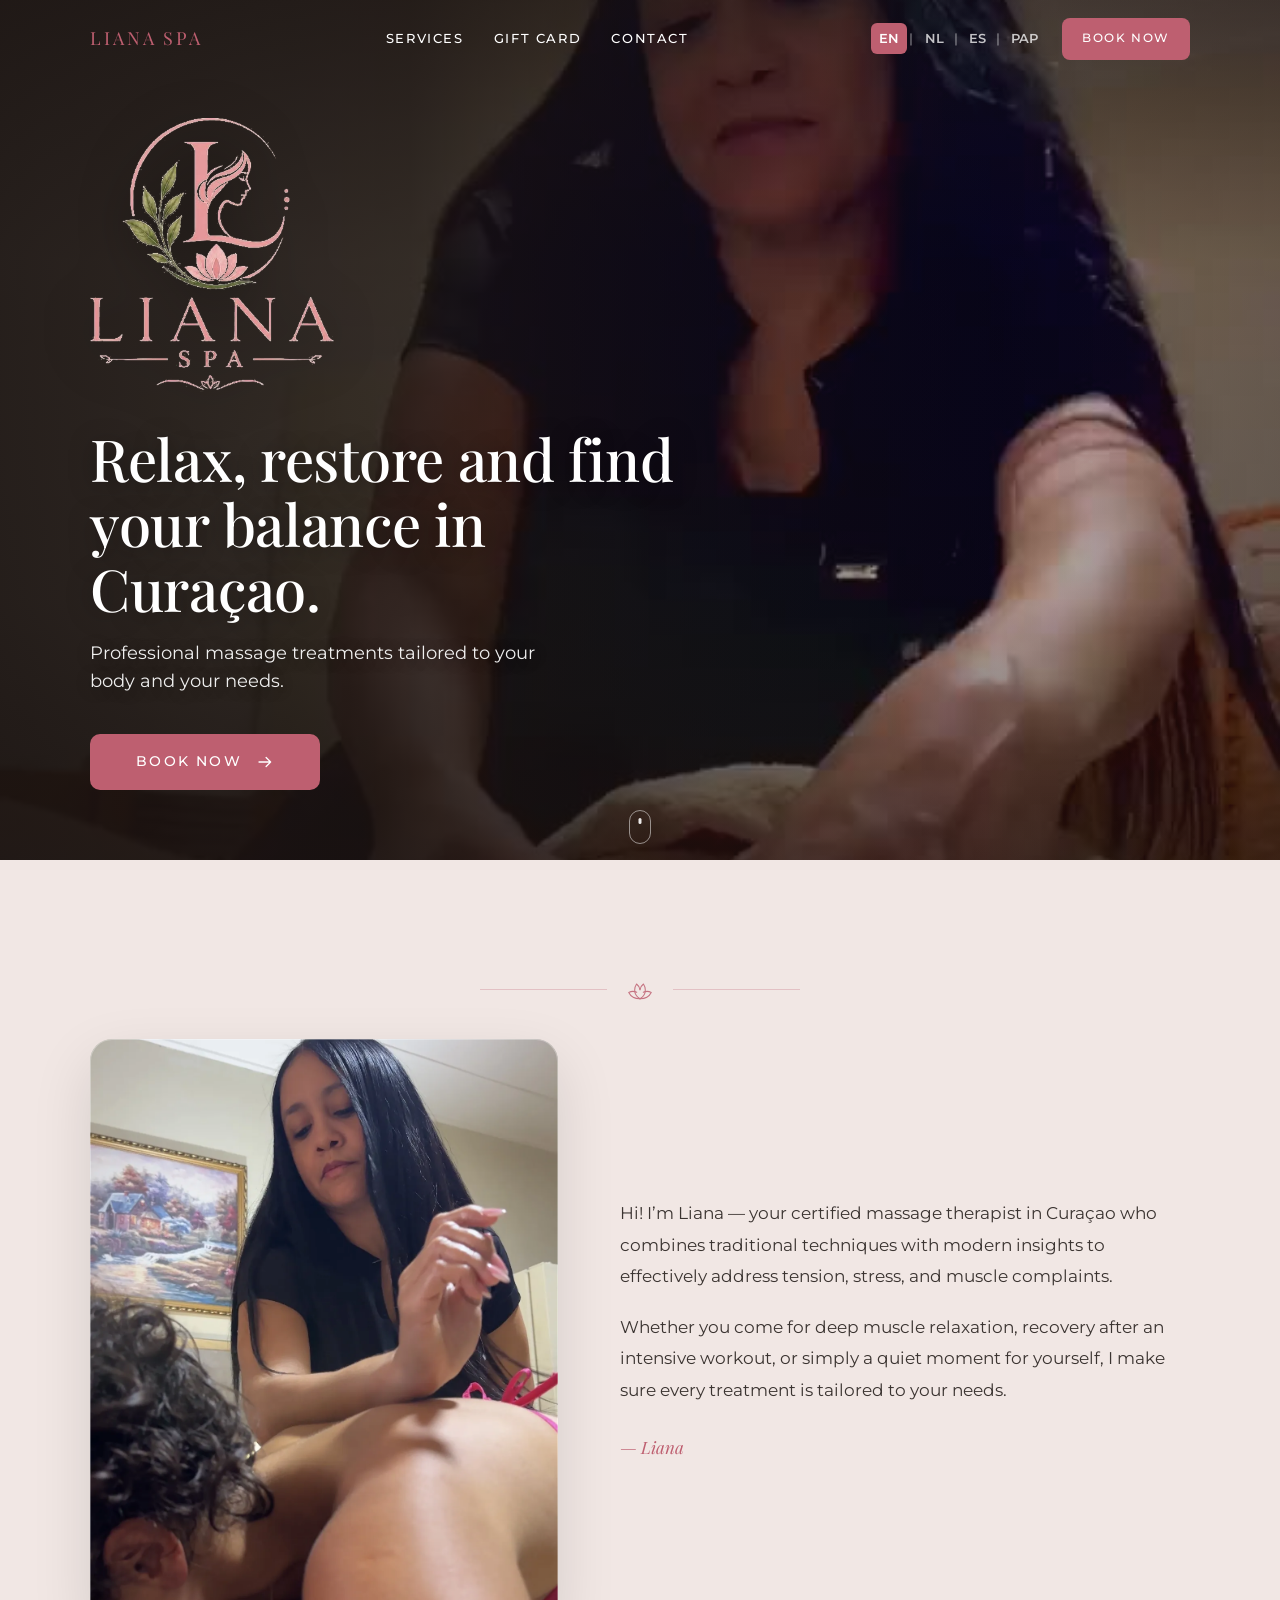
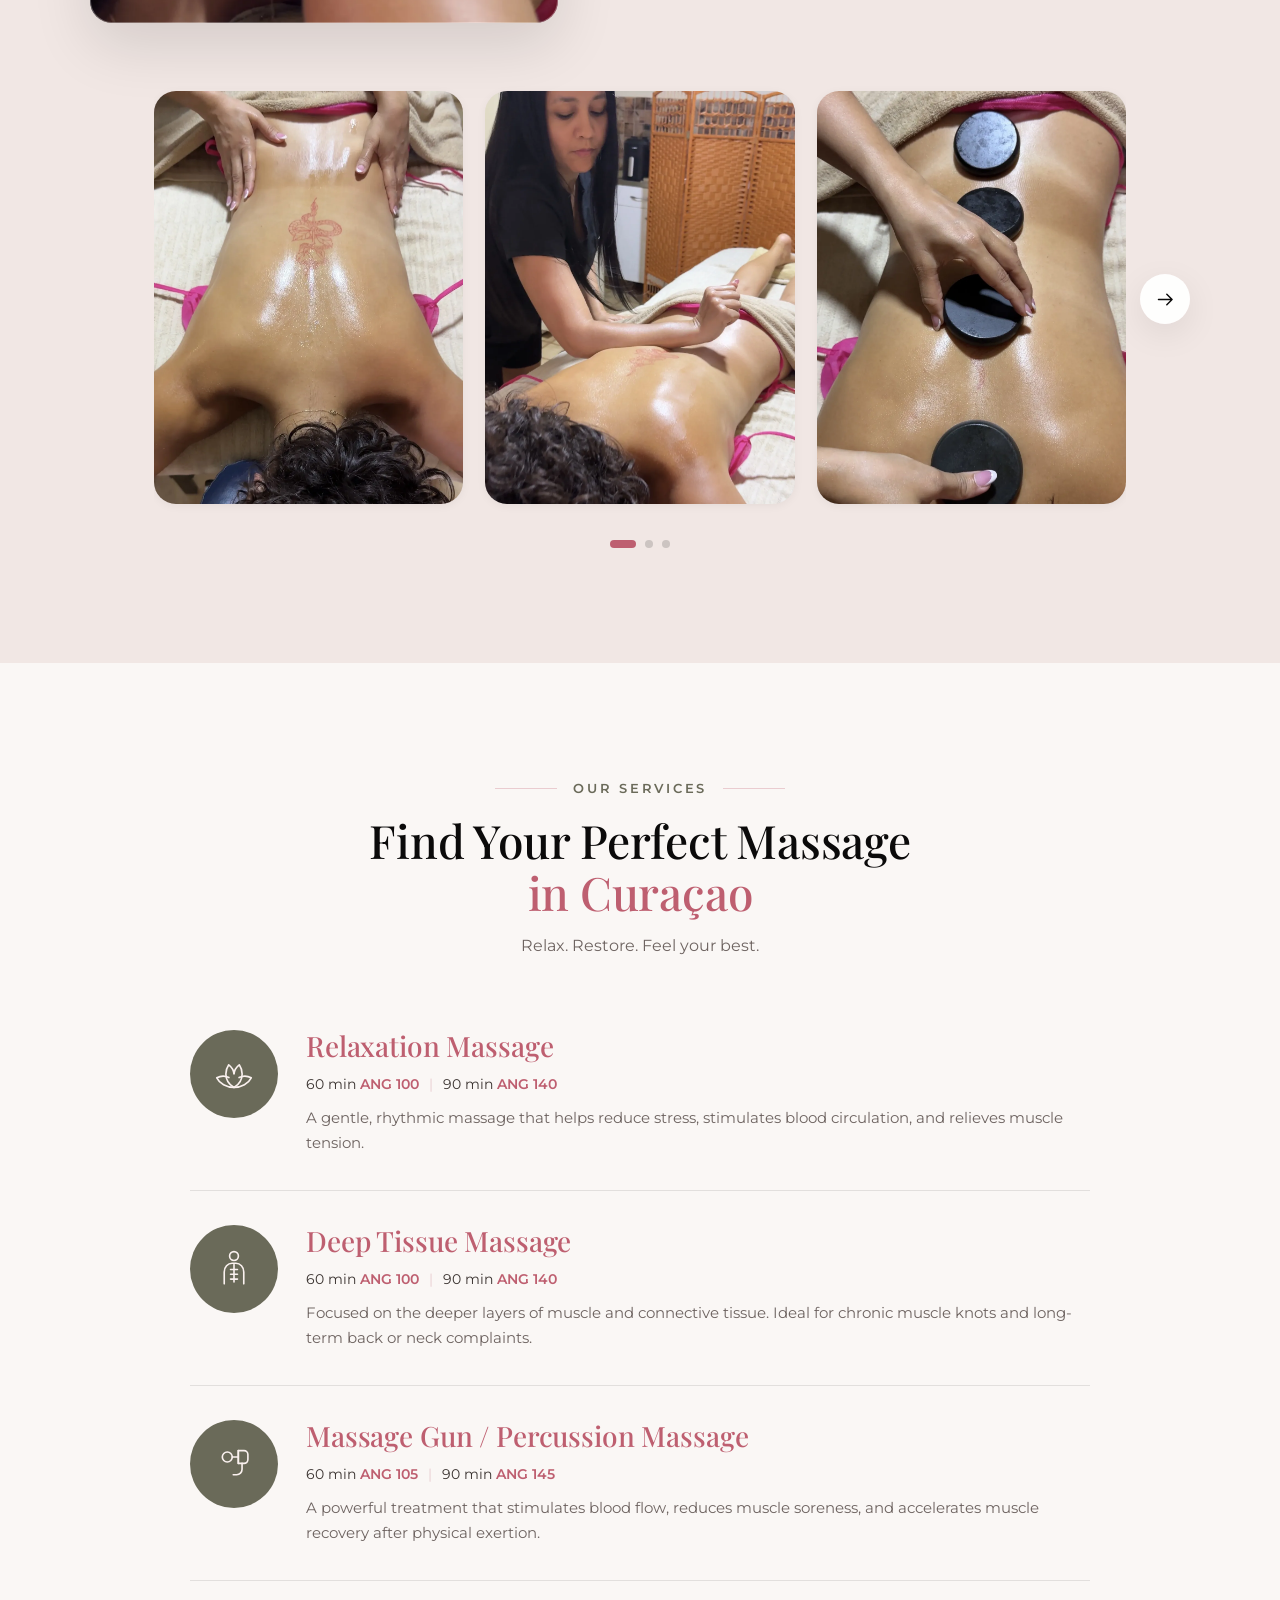
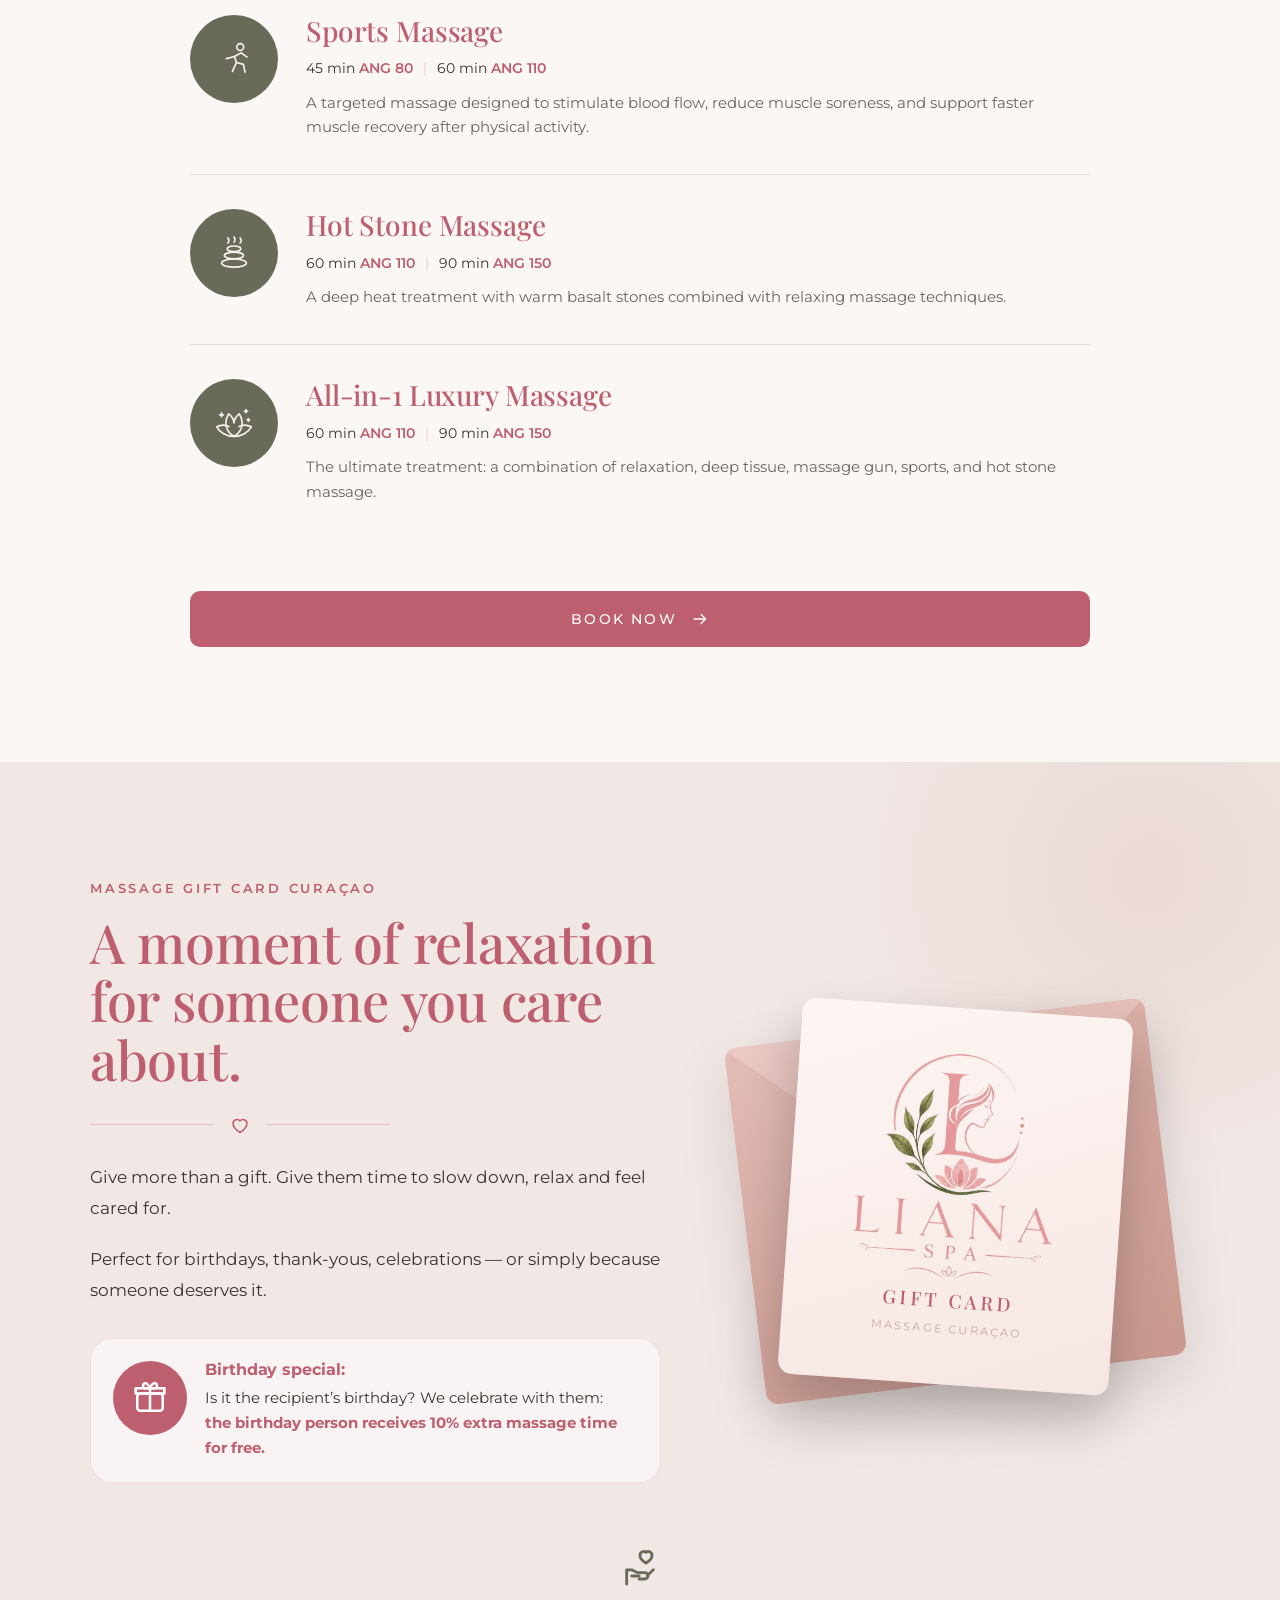
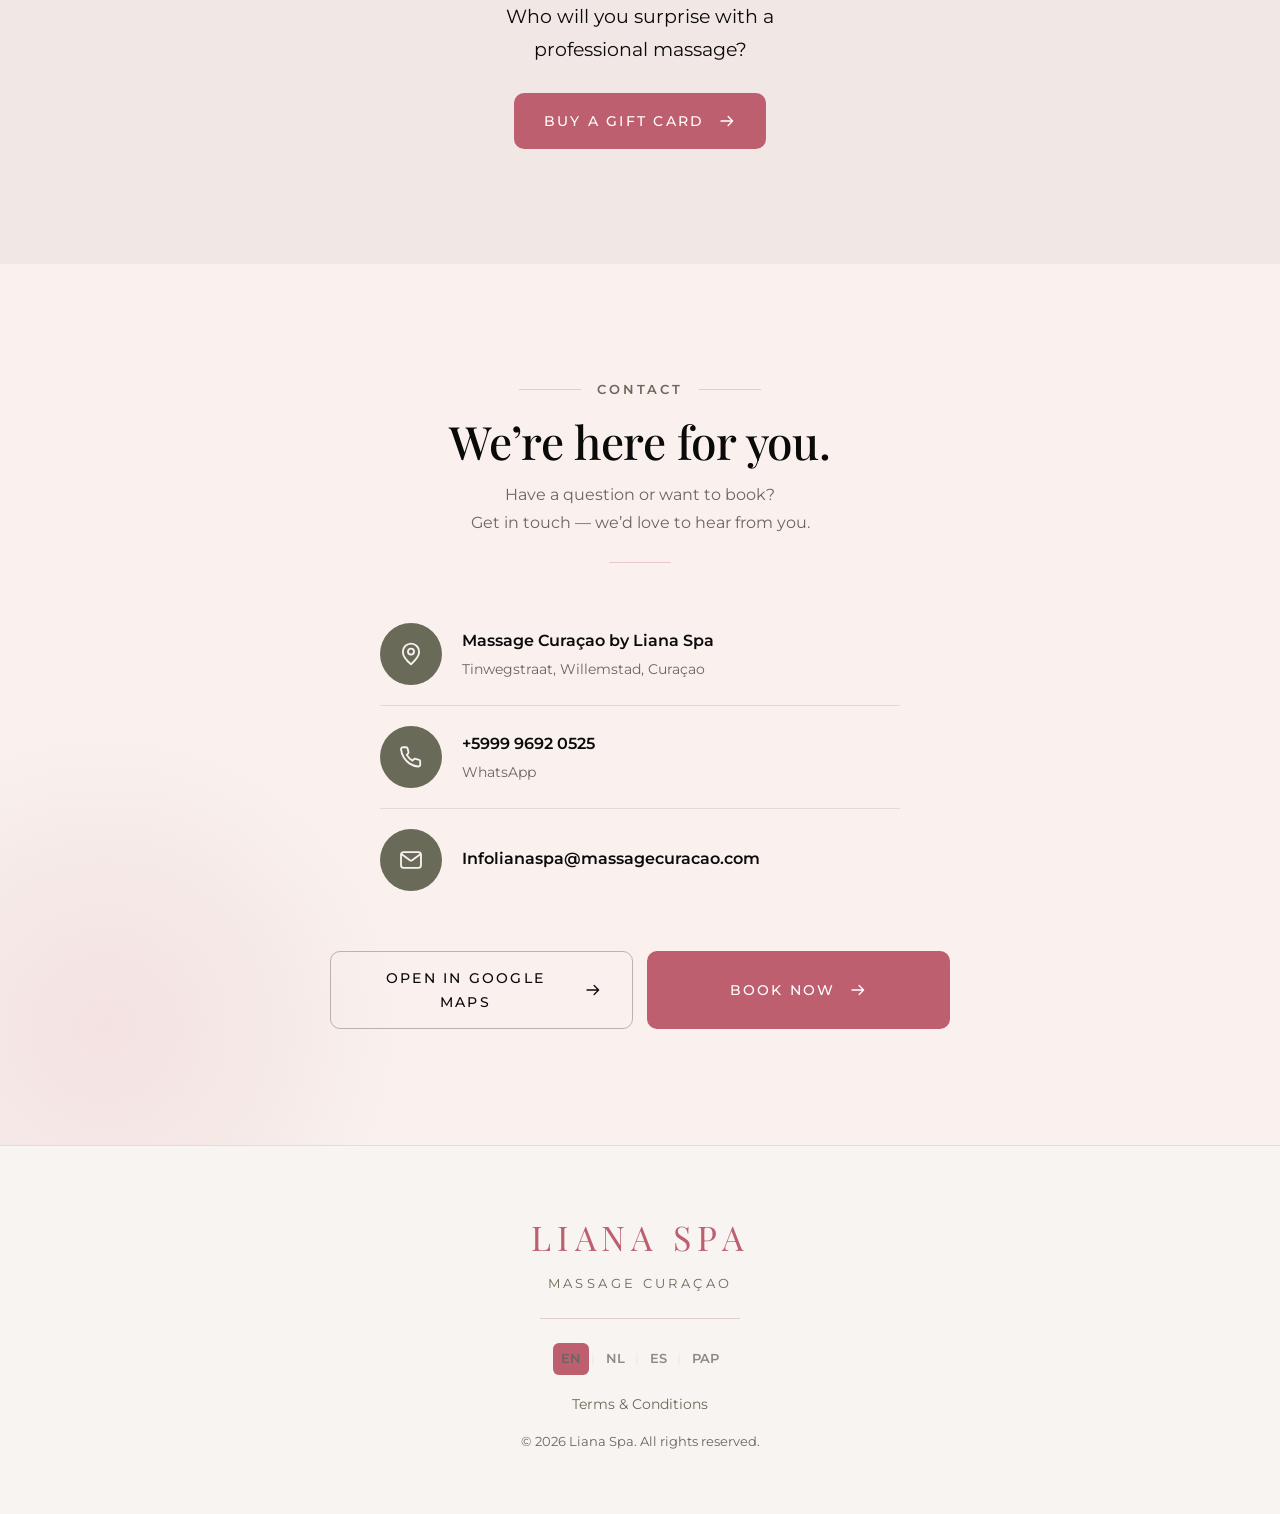
==== index.html @ 6ad1d8ec "Initial commit: Liana Spa — Massage Curaçao Static multilingual site for a massage studio in Willems" ====
<!DOCTYPE html>
<html lang="en">
<head>
<meta charset="utf-8">
<meta name="viewport" content="width=device-width, initial-scale=1">
<title data-i18n="meta.title">Liana Spa — Professional Massage in Curaçao</title>
<meta name="description" data-i18n="meta.desc" content="Relax, restore and find your balance in Curaçao. Professional massage treatments tailored to your body and your needs.">
<meta name="theme-color" content="#F7F4F2">

<meta property="og:type" content="website">
<meta property="og:title" content="Liana Spa — Professional Massage in Curaçao">
<meta property="og:description" content="Relax, restore and find your balance in Curaçao.">
<meta property="og:image" content="assets/img/hero-poster.jpg">

<link rel="icon" href="assets/img/favicon.png" type="image/png">
<link rel="apple-touch-icon" href="assets/img/icon-180.png">

<link rel="preconnect" href="https://fonts.googleapis.com">
<link rel="preconnect" href="https://fonts.gstatic.com" crossorigin>
<link href="https://fonts.googleapis.com/css2?family=Montserrat:wght@300;400;500;600;700&family=Playfair+Display:ital,wght@0,400;0,500;0,600;1,400&display=swap" rel="stylesheet">
<link rel="stylesheet" href="css/styles.css">

<script type="application/ld+json">
{
  "@context": "https://schema.org",
  "@type": "HealthAndBeautyBusiness",
  "name": "Liana Spa — Massage Curaçao",
  "image": "assets/img/hero-poster.jpg",
  "description": "Professional massage treatments in Willemstad, Curaçao: relaxation, deep tissue, percussion, sports, hot stone and all-in-1 luxury massage.",
  "address": {
    "@type": "PostalAddress",
    "streetAddress": "Tinwegstraat",
    "addressLocality": "Willemstad",
    "addressCountry": "CW"
  },
  "telephone": "+59996920525",
  "email": "Infolianaspa@massagecuracao.com",
  "priceRange": "ANG 80 – ANG 150",
  "currenciesAccepted": "ANG",
  "paymentAccepted": "Cash",
  "hasOfferCatalog": {
    "@type": "OfferCatalog",
    "name": "Massage treatments",
    "itemListElement": [
      { "@type": "Offer", "priceCurrency": "ANG", "price": "100", "itemOffered": { "@type": "Service", "name": "Relaxation Massage (60 min)" } },
      { "@type": "Offer", "priceCurrency": "ANG", "price": "100", "itemOffered": { "@type": "Service", "name": "Deep Tissue Massage (60 min)" } },
      { "@type": "Offer", "priceCurrency": "ANG", "price": "105", "itemOffered": { "@type": "Service", "name": "Massage Gun / Percussion Massage (60 min)" } },
      { "@type": "Offer", "priceCurrency": "ANG", "price": "80",  "itemOffered": { "@type": "Service", "name": "Sports Massage (45 min)" } },
      { "@type": "Offer", "priceCurrency": "ANG", "price": "110", "itemOffered": { "@type": "Service", "name": "Hot Stone Massage (60 min)" } },
      { "@type": "Offer", "priceCurrency": "ANG", "price": "110", "itemOffered": { "@type": "Service", "name": "All-in-1 Luxury Massage (60 min)" } }
    ]
  }
}
</script>
</head>

<body>
<a class="skip-link" href="#main" data-i18n="nav.home">Home</a>

<!-- ======================================================== Header -->
<header class="header">
  <div class="header__inner">
    <a class="header__brand" href="#top">
      <span>LIANA SPA</span>
    </a>

    <nav class="header__nav" aria-label="Main">
      <a href="#services" data-i18n="nav.services">Services</a>
      <a href="#gift"     data-i18n="nav.gift">Gift Card</a>
      <a href="#contact"  data-i18n="nav.contact">Contact</a>
    </nav>

    <div class="header__actions">
      <div data-lang-switcher></div>
      <a class="btn btn--sm" href="book.html"><span data-i18n="nav.book">Book now</span></a>
      <button class="burger" type="button" aria-expanded="false" aria-controls="drawer" aria-label="Menu"><span></span></button>
    </div>
  </div>
</header>

<nav class="drawer" id="drawer" aria-label="Mobile">
  <a href="#services" data-i18n="nav.services">Services</a>
  <a href="#gift"     data-i18n="nav.gift">Gift Card</a>
  <a href="#contact"  data-i18n="nav.contact">Contact</a>
  <a class="btn btn--block" href="book.html">
    <span data-i18n="nav.book">Book now</span><span class="arrow" data-icon="arrow"></span>
  </a>
</nav>

<main id="main">
<span id="top"></span>

<!-- ======================================================== Hero -->
<section class="hero">
  <div class="hero__media">
    <video src="assets/video/hero.mp4" poster="assets/img/hero-poster.jpg"
           autoplay muted loop playsinline preload="metadata" aria-hidden="true"></video>
  </div>
  <div class="hero__scrim"></div>

  <div class="hero__inner">
    <div class="hero__content">
      <img class="hero__logo" src="assets/img/logo.webp" alt="Liana Spa — Massage Curaçao" width="798" height="896" fetchpriority="high">
      <h1 class="hero__title" data-i18n="hero.title">Relax, restore and find your balance in Curaçao.</h1>
      <p class="hero__text" data-i18n="hero.text">Professional massage treatments tailored to your body and your needs.</p>
      <a class="btn" href="book.html">
        <span data-i18n="hero.cta">Book now</span><span class="arrow" data-icon="arrow"></span>
      </a>
    </div>
  </div>

  <span class="hero__scroll" aria-hidden="true"></span>
</section>

<!-- ======================================================== Intro -->
<section class="section section--blush section--tight-bottom">
  <div class="container">
    <div class="divider reveal" aria-hidden="true">
      <span data-icon="lotus"></span>
    </div>

    <div class="intro__grid">
      <figure class="intro__figure reveal">
        <img src="assets/img/liana-portrait.webp" alt="" data-i18n-attr="alt:intro.alt" width="1153" height="1537" loading="lazy">
      </figure>

      <div class="intro__body reveal">
        <p class="lead" data-i18n="intro.p1">Hi! I’m Liana …</p>
        <p class="lead" data-i18n="intro.p2">Whether you come for deep muscle relaxation …</p>
        <p class="intro__sign" data-i18n="intro.sign">— Liana</p>
      </div>
    </div>
  </div>
</section>

<!-- ======================================================== Gallery -->
<section class="gallery" id="gallery">
  <div class="container">
    <div class="gallery__viewport">
      <div class="gal__track" id="gal-track" role="group" aria-roledescription="carousel"
           data-i18n-attr="aria-label:gallery.title" tabindex="0"></div>

      <button type="button" class="gal__nav gal__nav--prev" id="gal-prev"
              data-icon="arrowL" data-i18n-attr="aria-label:gallery.prev"></button>
      <button type="button" class="gal__nav gal__nav--next" id="gal-next"
              data-icon="arrow" data-i18n-attr="aria-label:gallery.next"></button>
    </div>

    <div class="gal__dots" id="gal-dots" role="tablist"
         data-i18n-attr="aria-label:gallery.title"></div>
  </div>
</section>

<!-- ======================================================== Services -->
<section class="section section--warm" id="services">
  <div class="container">
    <header class="services__head center reveal">
      <p class="eyebrow eyebrow--ruled" data-i18n="svc.eyebrow">Our services</p>
      <h2 class="h-section" data-i18n-html="svc.title">Find Your Perfect Massage <span class="accent">in Curaçao</span></h2>
      <p class="h-sub" data-i18n="svc.sub">Relax. Restore. Feel your best.</p>
    </header>

    <div class="svc-list" id="svc-list"></div>

    <div class="services__cta reveal">
      <a class="btn btn--block" href="book.html">
        <span data-i18n="svc.cta">Book now</span><span class="arrow" data-icon="arrow"></span>
      </a>
    </div>
  </div>
</section>

<!-- ======================================================== Gift card -->
<section class="section section--blush gift" id="gift">
  <div class="container">
    <div class="gift__grid">
      <div class="reveal">
        <p class="eyebrow eyebrow--rose" data-i18n="gift.eyebrow">Massage Gift Card Curaçao</p>
        <h2 class="gift__title" data-i18n="gift.title">A moment of relaxation for someone you care about.</h2>

        <div class="gift__divider" aria-hidden="true"><span data-icon="heart"></span></div>

        <p class="lead" data-i18n="gift.p1">Give more than a gift …</p>
        <p class="lead" data-i18n="gift.p2">Perfect for birthdays …</p>

        <div class="gift__note">
          <span class="gift__note-icon" data-icon="gift" aria-hidden="true"></span>
          <div>
            <h3 data-i18n="gift.bday.title">Birthday special:</h3>
            <p data-i18n="gift.bday.p1">Is it the recipient’s birthday? We celebrate with them:</p>
            <p><strong data-i18n="gift.bday.p2">the birthday person receives 10% extra massage time for free.</strong></p>
          </div>
        </div>
      </div>

      <div class="reveal">
        <div class="giftcard" aria-hidden="true">
          <span class="giftcard__envelope"></span>
          <div class="giftcard__card">
            <img src="assets/img/logo.webp" alt="" width="798" height="896" loading="lazy">
            <b data-i18n="gift.card.label">Gift Card</b>
            <span data-i18n="gift.card.sub">Massage Curaçao</span>
          </div>
        </div>
      </div>
    </div>

    <div class="gift__closing reveal">
      <span data-icon="handHeart" aria-hidden="true"></span>
      <p data-i18n="gift.closing">Who will you surprise with a professional massage?</p>
    </div>

    <div class="btn-row reveal">
      <a class="btn" href="gift.html">
        <span data-i18n="gift.cta">Buy a Gift Card</span><span class="arrow" data-icon="arrow"></span>
      </a>
    </div>
  </div>
</section>

<!-- ======================================================== Contact -->
<section class="section section--soft contact" id="contact">
  <div class="container container--mid contact__inner">
    <div class="center reveal">
      <p class="eyebrow eyebrow--ruled" data-i18n="contact.eyebrow">Contact</p>
      <h2 class="h-section" data-i18n="contact.title">We’re here for you.</h2>
      <p class="h-sub" data-i18n-html="contact.p">Have a question or want to book?</p>
      <hr class="rule-short">
    </div>

    <div class="contact__list reveal">
      <a class="contact__item" data-href-site="maps" target="_blank" rel="noopener">
        <span class="contact__icon" data-icon="pin" aria-hidden="true"></span>
        <span>
          <span class="contact__label" data-i18n="contact.addr">Massage Curaçao by Liana Spa</span>
          <span class="contact__meta" data-i18n="contact.addrmeta">Tinwegstraat, Willemstad, Curaçao</span>
        </span>
      </a>

      <a class="contact__item" data-href-site="wa" target="_blank" rel="noopener">
        <span class="contact__icon" data-icon="phone" aria-hidden="true"></span>
        <span>
          <span class="contact__label" data-site="phone">+5999 9692 0525</span>
          <span class="contact__meta" data-i18n="contact.phonemeta">WhatsApp</span>
        </span>
      </a>

      <a class="contact__item" data-href-site="mail">
        <span class="contact__icon" data-icon="mail" aria-hidden="true"></span>
        <span>
          <span class="contact__label" data-site="email">Infolianaspa@massagecuracao.com</span>
        </span>
      </a>
    </div>

    <div class="contact__actions reveal">
      <a class="btn btn--ghost" data-href-site="maps" target="_blank" rel="noopener">
        <span data-i18n="contact.maps">Open in Google Maps</span><span class="arrow" data-icon="arrow"></span>
      </a>
      <a class="btn" href="book.html">
        <span data-i18n="contact.book">Book now</span><span class="arrow" data-icon="arrow"></span>
      </a>
    </div>
  </div>
</section>
</main>

<!-- ======================================================== Footer -->
<footer class="footer">
  <div class="container">
    <p class="footer__wordmark">LIANA SPA</p>
    <p class="footer__tagline" data-i18n="footer.tagline">Massage Curaçao</p>
    <hr class="footer__rule">
    <div data-lang-switcher></div>
    <p class="footer__links"><a href="terms.html" data-i18n="footer.terms">Terms &amp; Conditions</a></p>
    <p class="footer__copy">© <span data-year>2026</span> Liana Spa. <span data-i18n="footer.copy">All rights reserved.</span></p>
  </div>
</footer>

<script src="js/i18n.js"></script>
<script src="js/app.js"></script>
<script src="js/home.js"></script>
</body>
</html>
---- css/styles.css ----
/* ==========================================================================
   Liana Spa — Massage Curaçao
   Design tokens
   ========================================================================== */

:root {
  /* Brand palette */
  --ivory:        #F7F4F2;
  --ivory-warm:   #FAF7F5;
  --blush:        #F1E7E4;
  --blush-soft:   #FAF1EF;
  --blush-deep:   #EADFDB;
  --rose:         #C6A69C;   /* dusty rose — primary brand */
  --rose-light:   #C1ADA9;
  --rose-deep:    #BE5F70;   /* CTA / accent */
  --rose-dark:    #A44C5C;
  --olive:        #6A6A59;
  --olive-light:  #8A8A76;
  --ink:          #0B0A0A;
  --ink-soft:     #3B3431;
  --ink-mute:     #6E6461;
  --white:        #FFFFFF;

  --line:         rgba(11, 10, 10, .10);
  --line-rose:    rgba(190, 95, 112, .28);

  /* Type */
  --font-display: "Playfair Display", "Iowan Old Style", Georgia, serif;
  --font-body:    "Montserrat", "Helvetica Neue", Arial, sans-serif;

  /* Layout */
  --container:    1180px;
  --gutter:       clamp(18px, 4vw, 40px);
  --section-y:    clamp(64px, 9vw, 118px);
  --radius:       14px;
  --radius-lg:    22px;

  --shadow-sm:    0 2px 10px rgba(11, 10, 10, .05);
  --shadow-md:    0 10px 34px rgba(11, 10, 10, .08);
  --shadow-lg:    0 22px 60px rgba(11, 10, 10, .12);

  --ease:         cubic-bezier(.22, .61, .36, 1);
  --header-h:     68px;
}

/* ==========================================================================
   Reset & base
   ========================================================================== */

*, *::before, *::after { box-sizing: border-box; }

html {
  -webkit-text-size-adjust: 100%;
  scroll-behavior: smooth;
  scroll-padding-top: calc(var(--header-h) + 12px);
}

body {
  margin: 0;
  background: var(--ivory);
  color: var(--ink-soft);
  font-family: var(--font-body);
  font-size: 16px;
  font-weight: 400;
  line-height: 1.72;
  -webkit-font-smoothing: antialiased;
  -moz-osx-font-smoothing: grayscale;
  overflow-x: hidden;
}

body.is-locked { overflow: hidden; }

img, video, svg { display: block; max-width: 100%; }
img { height: auto; }

a { color: inherit; text-decoration: none; }

button, input, select, textarea { font: inherit; color: inherit; }
button { background: none; border: 0; cursor: pointer; }

h1, h2, h3, h4 {
  font-family: var(--font-display);
  font-weight: 500;
  color: var(--ink);
  line-height: 1.14;
  letter-spacing: -.005em;
  margin: 0;
}

p { margin: 0 0 1.1em; }
p:last-child { margin-bottom: 0; }

figure { margin: 0; }
dl, dd, dt { margin: 0; }

::selection { background: var(--rose); color: var(--white); }

:focus-visible {
  outline: 2px solid var(--rose-deep);
  outline-offset: 3px;
  border-radius: 4px;
}

/* ==========================================================================
   Layout helpers
   ========================================================================== */

.container {
  width: 100%;
  max-width: var(--container);
  margin-inline: auto;
  padding-inline: var(--gutter);
}

.container--narrow { max-width: 760px; }
.container--mid    { max-width: 940px; }

.section { padding-block: var(--section-y); }
.section--ivory { background: var(--ivory); }
.section--blush { background: var(--blush); }
.section--soft  { background: var(--blush-soft); }
.section--warm  { background: var(--ivory-warm); }

.center { text-align: center; }

.visually-hidden {
  position: absolute !important;
  width: 1px; height: 1px;
  padding: 0; margin: -1px;
  overflow: hidden; clip: rect(0 0 0 0);
  white-space: nowrap; border: 0;
}

.skip-link {
  position: absolute;
  top: -60px; left: 12px;
  z-index: 200;
  background: var(--rose-deep);
  color: var(--white);
  padding: 10px 18px;
  border-radius: 0 0 10px 10px;
  transition: top .2s var(--ease);
}
.skip-link:focus { top: 0; }

/* ==========================================================================
   Typography blocks
   ========================================================================== */

.eyebrow {
  font-size: clamp(11px, 1.4vw, 12.5px);
  font-weight: 600;
  letter-spacing: .22em;
  text-transform: uppercase;
  color: var(--olive);
  margin: 0 0 14px;
}

.eyebrow--rose { color: var(--rose-deep); }

.eyebrow--ruled {
  display: flex;
  align-items: center;
  justify-content: center;
  gap: 16px;
}
.eyebrow--ruled::before,
.eyebrow--ruled::after {
  content: "";
  width: clamp(28px, 8vw, 62px);
  height: 1px;
  background: var(--line-rose);
}

.h-display {
  font-size: clamp(32px, 6.2vw, 56px);
  line-height: 1.1;
}

.h-section {
  font-size: clamp(28px, 5vw, 46px);
  line-height: 1.14;
  margin-bottom: 14px;
}

.h-sub {
  font-family: var(--font-body);
  font-size: clamp(14px, 2vw, 16px);
  font-weight: 400;
  color: var(--ink-mute);
  margin: 0;
}

.accent { color: var(--rose-deep); }
/* Keep the "in Curaçao" tail on one line so the heading breaks cleanly. */
.h-section .accent { white-space: nowrap; }
.accent-olive { color: var(--olive); }

.lead {
  font-size: clamp(15px, 2vw, 17px);
  line-height: 1.85;
  color: var(--ink-soft);
}

/* Decorative dividers ---------------------------------------------------- */

.divider {
  display: flex;
  align-items: center;
  justify-content: center;
  gap: 18px;
  margin: 0 auto 34px;
  max-width: 320px;
  color: var(--rose-deep);
}
.divider::before,
.divider::after {
  content: "";
  flex: 1;
  height: 1px;
  background: var(--line-rose);
}
.divider svg { width: 30px; height: 30px; opacity: .85; }

.rule-short {
  width: 62px; height: 1px;
  background: var(--line-rose);
  margin: 26px auto;
  border: 0;
}

/* ==========================================================================
   Buttons
   ========================================================================== */

.btn {
  --btn-bg: var(--rose-deep);
  --btn-fg: var(--white);
  position: relative;
  display: inline-flex;
  align-items: center;
  justify-content: center;
  gap: 14px;
  min-height: 56px;
  padding: 14px 30px;
  background: var(--btn-bg);
  color: var(--btn-fg);
  border-radius: 10px;
  font-size: 14px;
  font-weight: 500;
  letter-spacing: .16em;
  text-transform: uppercase;
  text-align: center;
  transition: background .3s var(--ease), transform .3s var(--ease), box-shadow .3s var(--ease), color .3s var(--ease), border-color .3s var(--ease);
}

.btn:hover { background: var(--rose-dark); transform: translateY(-2px); box-shadow: var(--shadow-md); }
.btn:active { transform: translateY(0); }

.btn .arrow {
  display: flex;
  flex: none;
  transition: transform .3s var(--ease);
}
.btn .arrow svg { width: 18px; height: 18px; }
.btn--sm .arrow svg { width: 15px; height: 15px; }
.btn:hover .arrow { transform: translateX(5px); }

.btn--block { width: 100%; }

.btn--ghost {
  --btn-bg: transparent;
  --btn-fg: var(--ink);
  border: 1px solid rgba(106, 106, 89, .45);
}
.btn--ghost:hover {
  background: rgba(106, 106, 89, .07);
  border-color: var(--olive);
  box-shadow: none;
}

.btn--olive { --btn-bg: var(--olive); }
.btn--olive:hover { background: #575746; }

.btn--sm {
  min-height: 42px;
  padding: 8px 20px;
  font-size: 11.5px;
  letter-spacing: .14em;
  border-radius: 8px;
  gap: 8px;
}

.btn[disabled], .btn[aria-disabled="true"] {
  opacity: .45;
  pointer-events: none;
}

.btn-row {
  display: flex;
  flex-wrap: wrap;
  gap: 14px;
  justify-content: center;
}

/* ==========================================================================
   Header
   ========================================================================== */

.header {
  position: fixed;
  inset: 0 0 auto;
  z-index: 100;
  height: var(--header-h);
  display: flex;
  align-items: center;
  transition: background .35s var(--ease), box-shadow .35s var(--ease), border-color .35s var(--ease);
  border-bottom: 1px solid transparent;
}

.header__inner {
  width: 100%;
  max-width: var(--container);
  margin-inline: auto;
  padding-inline: var(--gutter);
  display: flex;
  align-items: center;
  gap: 18px;
}

.header__brand {
  display: flex;
  align-items: center;
  gap: 10px;
  margin-right: auto;
  min-width: 0;
  opacity: 0;
  transform: translateY(-6px);
  pointer-events: none;
  transition: opacity .35s var(--ease), transform .35s var(--ease);
}
.header__brand span {
  font-family: var(--font-display);
  font-size: clamp(15px, 3.6vw, 18px);
  letter-spacing: .16em;
  color: var(--rose-deep);
  white-space: nowrap;
}

.header__nav {
  display: flex;
  align-items: center;
  gap: 30px;
}

.header__nav a {
  font-size: 12.5px;
  font-weight: 500;
  letter-spacing: .13em;
  text-transform: uppercase;
  color: var(--nav-fg, var(--white));
  position: relative;
  padding-block: 6px;
  transition: color .25s var(--ease);
}
.header__nav a::after {
  content: "";
  position: absolute;
  left: 0; bottom: 0;
  width: 100%; height: 1px;
  background: currentColor;
  transform: scaleX(0);
  transform-origin: left;
  transition: transform .3s var(--ease);
}
.header__nav a:hover::after { transform: scaleX(1); }

.header__actions {
  display: flex;
  align-items: center;
  gap: 16px;
  margin-left: auto;
}

/* Language switcher ------------------------------------------------------ */

.lang {
  display: flex;
  align-items: center;
  gap: 2px;
  font-size: 12.5px;
  font-weight: 600;
  letter-spacing: .1em;
}

.lang__btn {
  padding: 5px 8px;
  border-radius: 6px;
  color: var(--nav-fg, var(--white));
  opacity: .75;
  transition: opacity .25s var(--ease), background .25s var(--ease), color .25s var(--ease);
}
.lang__btn:hover { opacity: 1; }
.lang__btn[aria-current="true"] {
  opacity: 1;
  background: var(--rose-deep);
  color: var(--white);
}
.lang__sep { opacity: .38; color: var(--nav-fg, var(--white)); }

/* Header scrolled / solid states */

.header.is-solid,
.header--solid {
  background: rgba(247, 244, 242, .93);
  backdrop-filter: saturate(150%) blur(14px);
  -webkit-backdrop-filter: saturate(150%) blur(14px);
  border-bottom-color: var(--line);
  --nav-fg: var(--ink);
}
.header.is-solid .header__brand,
.header--solid .header__brand { opacity: 1; transform: none; pointer-events: auto; }
.header.is-solid .lang__btn[aria-current="true"],
.header--solid .lang__btn[aria-current="true"] { color: var(--white); }

/* Burger ----------------------------------------------------------------- */

.burger {
  display: none;
  width: 42px; height: 42px;
  align-items: center;
  justify-content: center;
  border-radius: 8px;
}
.burger span {
  position: relative;
  display: block;
  width: 20px; height: 1.5px;
  background: var(--nav-fg, var(--white));
  transition: background .2s var(--ease);
}
.burger span::before,
.burger span::after {
  content: "";
  position: absolute;
  left: 0;
  width: 20px; height: 1.5px;
  background: inherit;
  transition: transform .3s var(--ease);
}
.burger span::before { top: -6px; }
.burger span::after  { top: 6px; }

.burger[aria-expanded="true"] span { background: transparent; }
.burger[aria-expanded="true"] span::before { transform: translateY(6px) rotate(45deg); background: var(--ink); }
.burger[aria-expanded="true"] span::after  { transform: translateY(-6px) rotate(-45deg); background: var(--ink); }

/* Mobile drawer ---------------------------------------------------------- */

.drawer {
  position: fixed;
  inset: var(--header-h) 0 0;
  z-index: 99;
  background: var(--ivory);
  padding: 34px var(--gutter) 40px;
  display: flex;
  flex-direction: column;
  gap: 6px;
  transform: translateY(-8px);
  opacity: 0;
  visibility: hidden;
  transition: opacity .3s var(--ease), transform .3s var(--ease), visibility .3s;
  overflow-y: auto;
}
.drawer.is-open { opacity: 1; transform: none; visibility: visible; }

.drawer a:not(.btn) {
  font-family: var(--font-display);
  font-size: 26px;
  color: var(--ink);
  padding-block: 13px;
  border-bottom: 1px solid var(--line);
}
.drawer .btn { margin-top: 26px; }

/* ==========================================================================
   Hero
   ========================================================================== */

.hero {
  position: relative;
  isolation: isolate;
  display: flex;
  align-items: flex-end;
  overflow: hidden;
  /* 3:4 acts as a floor so the block keeps the video's proportion,
     but still grows if the copy needs more room. */
  min-height: max(133.333vw, 520px);
  background: #241c1a;
}

.hero__media {
  position: absolute;
  inset: 0;
  z-index: -2;
}
.hero__media video,
.hero__media img {
  width: 100%;
  height: 100%;
  object-fit: cover;
  object-position: center 42%;
}

.hero__scrim {
  position: absolute;
  inset: 0;
  z-index: -1;
  background:
    linear-gradient(180deg, rgba(20, 14, 13, .58) 0%, rgba(20, 14, 13, .18) 26%, rgba(20, 14, 13, .40) 58%, rgba(20, 14, 13, .78) 100%);
}

.hero__inner {
  width: 100%;
  max-width: var(--container);
  margin-inline: auto;
  padding: calc(var(--header-h) + 14px) var(--gutter) clamp(34px, 6vw, 84px);
  color: var(--white);
}

.hero__logo {
  width: clamp(128px, 33vw, 244px);
  margin: 0 auto clamp(18px, 4vw, 34px);
  filter: drop-shadow(0 6px 26px rgba(0, 0, 0, .45));
}

.hero__title {
  color: var(--white);
  font-size: clamp(27px, 7.4vw, 58px);
  line-height: 1.12;
  margin: 0 0 18px;
  text-shadow: 0 3px 26px rgba(0, 0, 0, .38);
}

.hero__text {
  font-size: clamp(13.5px, 3.4vw, 17px);
  line-height: 1.62;
  max-width: 36ch;
  color: rgba(255, 255, 255, .93);
  margin: 0 0 clamp(26px, 5vw, 38px);
  text-shadow: 0 2px 16px rgba(0, 0, 0, .4);
}

.hero .btn { min-width: 230px; }

.hero__scroll {
  display: none;
  position: absolute;
  left: 50%; bottom: 16px;
  translate: -50% 0;
  width: 22px; height: 34px;
  border: 1px solid rgba(255, 255, 255, .5);
  border-radius: 12px;
  z-index: 2;
}
.hero__scroll::after {
  content: "";
  position: absolute;
  left: 50%; top: 7px;
  translate: -50% 0;
  width: 3px; height: 6px;
  border-radius: 2px;
  background: rgba(255, 255, 255, .9);
  animation: scrollDot 1.9s var(--ease) infinite;
}
@keyframes scrollDot {
  0%   { transform: translateY(0);    opacity: 0; }
  30%  { opacity: 1; }
  70%  { transform: translateY(11px); opacity: 0; }
  100% { opacity: 0; }
}

/* ==========================================================================
   Intro / About
   ========================================================================== */

.intro__grid {
  display: grid;
  gap: clamp(30px, 5vw, 62px);
  align-items: center;
}

.intro__figure {
  display: none;
  position: relative;
  border-radius: var(--radius-lg);
  overflow: hidden;
  box-shadow: var(--shadow-lg);
}
.intro__figure img { width: 100%; aspect-ratio: 4 / 5; object-fit: cover; }
.intro__figure::after {
  content: "";
  position: absolute;
  inset: 0;
  box-shadow: inset 0 0 0 1px rgba(255, 255, 255, .3);
  border-radius: inherit;
}

.intro__body { max-width: 56ch; margin-inline: auto; }
.intro__body p { font-size: clamp(15px, 2.1vw, 17px); line-height: 1.86; }

.intro__sign {
  font-family: var(--font-display);
  font-style: italic;
  font-size: 22px;
  color: var(--rose-deep);
  margin-top: 26px;
}

/* ==========================================================================
   Gallery carousel
   ========================================================================== */

.gallery {
  background: var(--blush);
  padding: 0 0 var(--section-y);
}

.section--tight-bottom { padding-bottom: clamp(34px, 5vw, 62px); }

.gallery__viewport { position: relative; }

.gal__track {
  /* Width of the highlighted slide; the side padding is derived from it so
     the first and last photo can still sit dead centre. */
  --slide-w: 74vw;
  --per-page: 1;

  display: flex;
  gap: 12px;
  overflow-x: auto;
  overscroll-behavior-x: contain;
  scroll-snap-type: x mandatory;
  scroll-behavior: smooth;
  -webkit-overflow-scrolling: touch;
  scrollbar-width: none;
  /* Room for the slide shadows so they are not clipped by the scroller. */
  padding-block: 6px 10px;
}
.gal__track::-webkit-scrollbar { display: none; }
.gal__track:focus-visible { outline-offset: 6px; }

.gal__slide {
  flex: 0 0 var(--slide-w);
  scroll-snap-align: center;
  position: relative;
  padding: 0;
  border: 0;
  background: var(--blush-deep);
  border-radius: var(--radius-lg);
  overflow: hidden;
  aspect-ratio: 3 / 4;
  cursor: zoom-in;
  box-shadow: var(--shadow-sm);
  transition: box-shadow .5s var(--ease), transform .5s var(--ease), opacity .5s var(--ease);
}
.gal__slide img {
  width: 100%; height: 100%;
  object-fit: cover;
  transition: transform .9s var(--ease);
}
.gal__slide:hover img { transform: scale(1.05); }

/* Carousel mode — the centred photo comes forward, its neighbours recede. */
@media (max-width: 959px) {
  .gal__track {
    margin-inline: calc(var(--gutter) * -1);
    padding-inline: calc((100vw - var(--slide-w)) / 2);
  }
  .gal__slide {
    transform: scale(.86);
    opacity: .48;
  }
  .gal__slide.is-current {
    transform: scale(1);
    opacity: 1;
    box-shadow: var(--shadow-lg);
  }
}

/* Arrows — desktop and tablet; phones swipe instead. */
.gal__nav {
  position: absolute;
  top: 50%;
  translate: 0 -50%;
  z-index: 2;
  width: 50px; height: 50px;
  border-radius: 50%;
  display: none;
  place-items: center;
  background: rgba(255, 255, 255, .94);
  color: var(--ink);
  box-shadow: var(--shadow-md);
  transition: opacity .3s var(--ease), background .25s var(--ease), transform .25s var(--ease);
}
.gal__nav:hover { background: #fff; transform: translateY(-50%) scale(1.06); }
.gal__nav svg { width: 21px; height: 21px; }
.gal__nav--prev { left: 0; }
.gal__nav--next { right: 0; }
.gal__nav[disabled] { opacity: 0; pointer-events: none; }

/* Dots */
.gal__dots {
  display: flex;
  align-items: center;
  justify-content: center;
  gap: 9px;
  margin-top: clamp(18px, 3vw, 26px);
}
.gal__dot {
  position: relative;
  flex: none;
  width: 8px; height: 8px;
  padding: 0;
  border-radius: 100px;
  background: rgba(11, 10, 10, .16);
  transition: width .35s var(--ease), background .35s var(--ease);
}
/* Comfortable tap target without changing the dot's own size. */
.gal__dot::after {
  content: "";
  position: absolute;
  inset: -12px -5px;
}
.gal__dot:hover { background: rgba(190, 95, 112, .5); }
.gal__dot.is-active { width: 26px; background: var(--rose-deep); }

/* Lightbox --------------------------------------------------------------- */

.lightbox {
  position: fixed;
  inset: 0;
  z-index: 300;
  background: rgba(14, 10, 9, .94);
  display: grid;
  place-items: center;
  padding: 22px;
  opacity: 0;
  visibility: hidden;
  transition: opacity .3s var(--ease), visibility .3s;
}
.lightbox.is-open { opacity: 1; visibility: visible; }

.lightbox__img {
  max-width: min(92vw, 720px);
  max-height: 82vh;
  object-fit: contain;
  border-radius: 10px;
  box-shadow: 0 30px 80px rgba(0, 0, 0, .5);
}

.lightbox__btn {
  position: absolute;
  width: 46px; height: 46px;
  display: grid;
  place-items: center;
  border-radius: 50%;
  background: rgba(255, 255, 255, .12);
  color: var(--white);
  transition: background .25s var(--ease);
}
.lightbox__btn:hover { background: rgba(255, 255, 255, .24); }
.lightbox__btn svg { width: 21px; height: 21px; }
.lightbox__btn--close { top: 18px; right: 18px; }
.lightbox__btn--prev  { left: 16px;  top: 50%; translate: 0 -50%; }
.lightbox__btn--next  { right: 16px; top: 50%; translate: 0 -50%; }

.lightbox__count {
  position: absolute;
  bottom: 20px; left: 50%;
  translate: -50% 0;
  color: rgba(255, 255, 255, .7);
  font-size: 12px;
  letter-spacing: .14em;
}

/* ==========================================================================
   Services
   ========================================================================== */

.services__head { max-width: 640px; margin: 0 auto clamp(38px, 6vw, 62px); }

.svc-list {
  display: grid;
  gap: 0;
  max-width: 900px;
  margin-inline: auto;
}

.svc {
  display: grid;
  grid-template-columns: 72px 1fr;
  gap: 22px;
  padding-block: clamp(26px, 4vw, 34px);
  border-top: 1px solid var(--line);
}
.svc:first-child { border-top: 0; padding-top: 0; }

.svc__icon {
  width: 72px; height: 72px;
  border-radius: 50%;
  background: var(--olive);
  color: var(--blush-soft);
  display: grid;
  place-items: center;
  flex: none;
  transition: transform .4s var(--ease), background .4s var(--ease);
}
.svc:hover .svc__icon { transform: scale(1.06); background: var(--olive-light); }
.svc__icon svg { width: 38px; height: 38px; }

.svc__name {
  font-size: clamp(21px, 3.4vw, 28px);
  color: var(--rose-deep);
  margin-bottom: 10px;
}

.svc__price {
  display: flex;
  flex-wrap: wrap;
  align-items: center;
  gap: 6px 10px;
  font-size: 14px;
  color: var(--ink-soft);
  margin-bottom: 10px;
}
.svc__price b { color: var(--rose-deep); font-weight: 600; }
.svc__price .sep { color: var(--line-rose); }

.svc__desc { font-size: 14.5px; line-height: 1.72; color: var(--ink-mute); margin: 0; }

.services__cta { max-width: 900px; margin: clamp(36px, 5vw, 52px) auto 0; }

/* ==========================================================================
   Gift card
   ========================================================================== */

.gift { position: relative; overflow: hidden; }

/* Soft off-centre glow instead of a hard decorative shape. */
.gift::before,
.contact::before {
  content: "";
  position: absolute;
  top: -18%; right: -14%;
  width: min(62vw, 620px);
  aspect-ratio: 1;
  border-radius: 50%;
  background: radial-gradient(circle at 50% 50%,
    rgba(190, 95, 112, .10) 0%,
    rgba(198, 166, 156, .09) 42%,
    transparent 68%);
  pointer-events: none;
  z-index: 0;
}
.contact::before { top: auto; bottom: -22%; right: auto; left: -16%; }

.gift__grid {
  position: relative;
  z-index: 1;
  display: grid;
  gap: clamp(34px, 5vw, 60px);
  align-items: center;
}

.gift__title {
  font-size: clamp(31px, 7.6vw, 46px);
  color: var(--rose-deep);
  line-height: 1.08;
  margin-bottom: 4px;
  max-width: 13em;
}

.gift__divider {
  display: flex;
  align-items: center;
  gap: 16px;
  margin: 26px 0;
  max-width: 300px;
  color: var(--rose-deep);
}
.gift__divider::before,
.gift__divider::after { content: ""; flex: 1; height: 1px; background: var(--line-rose); }
.gift__divider svg { width: 22px; height: 22px; flex: none; }
.gift__divider > span { display: flex; }

.gift__note {
  display: grid;
  grid-template-columns: 74px 1fr;
  gap: 18px;
  align-items: start;
  background: rgba(255, 255, 255, .55);
  border: 1px solid rgba(190, 95, 112, .16);
  border-radius: var(--radius-lg);
  padding: 22px;
  margin: 32px 0;
}
.gift__note-icon {
  width: 74px; height: 74px;
  border-radius: 50%;
  background: var(--rose-deep);
  color: var(--white);
  display: grid;
  place-items: center;
}
.gift__note-icon svg { width: 36px; height: 36px; }
.gift__note h3 {
  font-family: var(--font-body);
  font-size: 16px;
  font-weight: 700;
  color: var(--rose-deep);
  margin-bottom: 6px;
}
.gift__note p { font-size: 14.5px; margin: 0; }
.gift__note strong { color: var(--rose-deep); }

.gift__closing {
  text-align: center;
  margin: 34px 0 26px;
}
.gift__closing svg { width: 40px; height: 40px; margin: 0 auto 12px; color: var(--olive); }
.gift__closing p {
  font-size: clamp(16px, 2.4vw, 19px);
  color: var(--ink);
  max-width: 26ch;
  margin-inline: auto;
}

/* Gift card visual ------------------------------------------------------- */

.giftcard {
  position: relative;
  width: min(100%, 400px);
  margin-inline: auto;
  aspect-ratio: 1 / 1;
  display: grid;
  place-items: center;
}

.giftcard__envelope {
  position: absolute;
  inset: 12% 4% 10%;
  background: linear-gradient(155deg, #E3BDB6 0%, #D5A79F 55%, #C9998F 100%);
  border-radius: 12px;
  transform: rotate(-7deg);
  box-shadow: var(--shadow-lg);
}
.giftcard__envelope::after {
  content: "";
  position: absolute;
  inset: 0 0 auto;
  height: 52%;
  background: linear-gradient(160deg, #EBCBC5, #DCB0A8);
  clip-path: polygon(0 0, 100% 0, 50% 100%);
  border-radius: 12px 12px 0 0;
}

.giftcard__card {
  position: relative;
  z-index: 2;
  width: 72%;
  aspect-ratio: 1 / 1.06;
  background: linear-gradient(160deg, #FDF6F4, #F6E6E2);
  border-radius: 14px;
  box-shadow: 0 26px 54px rgba(11, 10, 10, .22);
  transform: rotate(4deg);
  display: flex;
  flex-direction: column;
  align-items: center;
  justify-content: center;
  gap: 4px;
  padding: 10% 8%;
  text-align: center;
}
.giftcard__card img { width: 78%; }
.giftcard__card b {
  font-family: var(--font-display);
  font-size: clamp(14px, 3vw, 19px);
  font-weight: 500;
  letter-spacing: .18em;
  color: var(--rose-deep);
  text-transform: uppercase;
}
.giftcard__card span {
  font-size: clamp(9px, 1.9vw, 11px);
  letter-spacing: .2em;
  color: var(--rose);
  text-transform: uppercase;
}

/* ==========================================================================
   Contact
   ========================================================================== */

.contact { position: relative; overflow: hidden; }

.contact__inner { position: relative; z-index: 1; }

.contact__list {
  display: grid;
  gap: 0;
  max-width: 520px;
  margin: 40px auto;
}

.contact__item {
  display: grid;
  grid-template-columns: 62px 1fr;
  gap: 20px;
  align-items: center;
  padding-block: 20px;
  border-top: 1px solid var(--line);
  text-align: left;
}
.contact__item:first-child { border-top: 0; }

.contact__icon {
  width: 62px; height: 62px;
  border-radius: 50%;
  background: var(--olive);
  color: var(--blush-soft);
  display: grid;
  place-items: center;
  transition: transform .35s var(--ease);
}
.contact__icon svg { width: 26px; height: 26px; }
a.contact__item:hover .contact__icon { transform: scale(1.07); }

.contact__label {
  display: block;
  font-size: 16px;
  font-weight: 600;
  color: var(--ink);
  margin: 0 0 2px;
  overflow-wrap: anywhere;
}
.contact__meta { display: block; font-size: 14px; color: var(--ink-mute); margin: 0; }

.contact__actions {
  display: grid;
  gap: 14px;
  max-width: 460px;
  margin-inline: auto;
}

/* ==========================================================================
   Footer
   ========================================================================== */

.footer {
  background: var(--ivory);
  border-top: 1px solid var(--line);
  padding-block: clamp(40px, 6vw, 62px);
  text-align: center;
}

.footer__wordmark {
  font-family: var(--font-display);
  font-size: clamp(26px, 5vw, 34px);
  letter-spacing: .18em;
  color: var(--rose-deep);
  margin: 0;
}
.footer__tagline {
  font-size: clamp(11px, 2vw, 13px);
  letter-spacing: .26em;
  text-transform: uppercase;
  color: var(--olive);
  margin: 6px 0 0;
}

.footer__rule {
  width: 200px; height: 1px;
  background: var(--line-rose);
  border: 0;
  margin: 24px auto;
}

.footer .lang { justify-content: center; --nav-fg: var(--ink-mute); }
.footer .lang__btn { color: var(--ink-mute); }
.footer .lang__sep { color: var(--line); }

.footer__links {
  margin-top: 18px;
  font-size: 13.5px;
  color: var(--olive);
}
.footer__links a { transition: color .25s var(--ease); }
.footer__links a:hover { color: var(--rose-deep); }

.footer__copy {
  margin-top: 14px;
  font-size: 12.5px;
  color: var(--ink-mute);
}

/* ==========================================================================
   Reveal animation
   ========================================================================== */

.reveal {
  opacity: 0;
  transform: translateY(22px);
  transition: opacity .8s var(--ease), transform .8s var(--ease);
}
.reveal.is-visible { opacity: 1; transform: none; }

@media (prefers-reduced-motion: reduce) {
  html { scroll-behavior: auto; }
  .gal__track { scroll-behavior: auto; }
  .reveal { opacity: 1 !important; transform: none !important; transition: none; }
  *, *::before, *::after { animation-duration: .001ms !important; transition-duration: .001ms !important; }
}

/* ==========================================================================
   Responsive
   ========================================================================== */

/* Phones: burger only. From 768px up the full nav fits. */
@media (max-width: 767px) {
  .header__nav { display: none; }
  .burger { display: flex; }
  .header__actions .btn { display: none; }
}

/* Tablets: keep the full nav, but tighten it so it fits 768px comfortably. */
@media (min-width: 768px) and (max-width: 1023px) {
  .header__inner { gap: 14px; }
  .header__brand span { font-size: 15px; letter-spacing: .12em; }
  .header__nav { gap: 20px; }
  .header__nav a { font-size: 11.5px; letter-spacing: .09em; }
  .header__actions { gap: 12px; }
  .lang { font-size: 11.5px; }
  .lang__btn { padding: 5px 6px; }
  .header__actions .btn--sm { padding: 8px 15px; font-size: 10.5px; letter-spacing: .11em; }
}

@media (min-width: 768px) {
  :root { --header-h: 78px; }

  .hero {
    min-height: min(94vh, 880px);
    align-items: center;
  }
  .hero__inner { padding-block: calc(var(--header-h) + 40px) 70px; display: grid; }
  .hero__logo { margin-inline: 0; }
  .hero__content { max-width: 640px; }
  .hero__title { max-width: 11em; }
  .hero__scroll { display: block; }

  .intro__grid { grid-template-columns: minmax(0, .82fr) minmax(0, 1fr); }
  .intro__figure { display: block; }
  .intro__body { margin-inline: 0; }

  .svc { grid-template-columns: 88px 1fr; gap: 28px; }
  .svc__icon { width: 88px; height: 88px; }
  .svc__icon svg { width: 46px; height: 46px; }

  .gift__grid { grid-template-columns: minmax(0, 1fr) minmax(0, .82fr); }
  /* The headline shares the row with the card, so scale it to the column. */
  .gift__title { font-size: clamp(32px, 4.3vw, 54px); }
  .giftcard { width: min(100%, 460px); }

  .contact__actions { grid-template-columns: 1fr 1fr; max-width: 620px; }
}

@media (min-width: 1024px) {
  .services__head { margin-bottom: 70px; }
}

/* Compact header on narrow screens ---------------------------------------- */

@media (max-width: 560px) {
  .header__actions { gap: 6px; }
  .lang { font-size: 11.5px; letter-spacing: .06em; }
  .lang__btn { padding: 5px 5px; }
}

/* Service rows on small screens ------------------------------------------- */

@media (max-width: 520px) {
  .svc { grid-template-columns: 62px 1fr; gap: 16px; }
  .svc__icon { width: 62px; height: 62px; }
  .svc__icon svg { width: 34px; height: 34px; }
  .svc__price { font-size: 13px; gap: 4px 7px; }
  .svc__name { margin-bottom: 8px; }
}

.svc__price > span:not(.sep) { white-space: nowrap; }

/* Desktop hero: the portrait video is full-bleed, so weight the scrim to the
   left where the copy sits and keep the imagery readable on the right. ------ */

@media (min-width: 960px) {
  .hero__media video,
  .hero__media img { object-position: center 30%; }

  .hero__scrim {
    background:
      linear-gradient(90deg,
        rgba(26, 19, 17, .92) 0%,
        rgba(26, 19, 17, .82) 32%,
        rgba(26, 19, 17, .42) 56%,
        rgba(26, 19, 17, .20) 78%,
        rgba(26, 19, 17, .34) 100%),
      linear-gradient(180deg,
        rgba(20, 14, 13, .55) 0%,
        rgba(20, 14, 13, .10) 30%,
        rgba(20, 14, 13, .18) 70%,
        rgba(20, 14, 13, .58) 100%);
  }

  .hero__text { font-size: 17.5px; max-width: 40ch; }
}

/* Short landscape viewports (tablet landscape, small laptops): shrink the hero
   stack so the logo, headline and CTA still fit above the fold. -------------- */

@media (min-width: 768px) and (max-height: 830px) {
  .hero { min-height: min(96vh, 880px); }
  .hero__inner { padding-block: calc(var(--header-h) + 22px) 44px; }
  .hero__logo { width: clamp(148px, 17vw, 198px); margin-bottom: 18px; }
  .hero__title { font-size: clamp(30px, 3.8vw, 46px); margin-bottom: 14px; }
  .hero__text { margin-bottom: 24px; }
  .hero__scroll { display: none; }
}

/* Gallery sizing ----------------------------------------------------------- */

@media (min-width: 620px) {
  .gal__track { gap: 18px; --slide-w: min(46vw, 430px); }
}

/* Desktop: three photos side by side, arrows parked in their own gutter so
   they never sit on top of an image. */
@media (min-width: 960px) {
  .gallery__viewport { padding-inline: 64px; }
  .gal__track {
    gap: 22px;
    --per-page: 3;
    scroll-padding-inline: 0;
  }
  .gal__slide {
    flex-basis: calc((100% - 44px) / 3);
    scroll-snap-align: start;
  }
  .gal__slide:hover { box-shadow: var(--shadow-md); }
  .gal__nav { display: grid; }
}
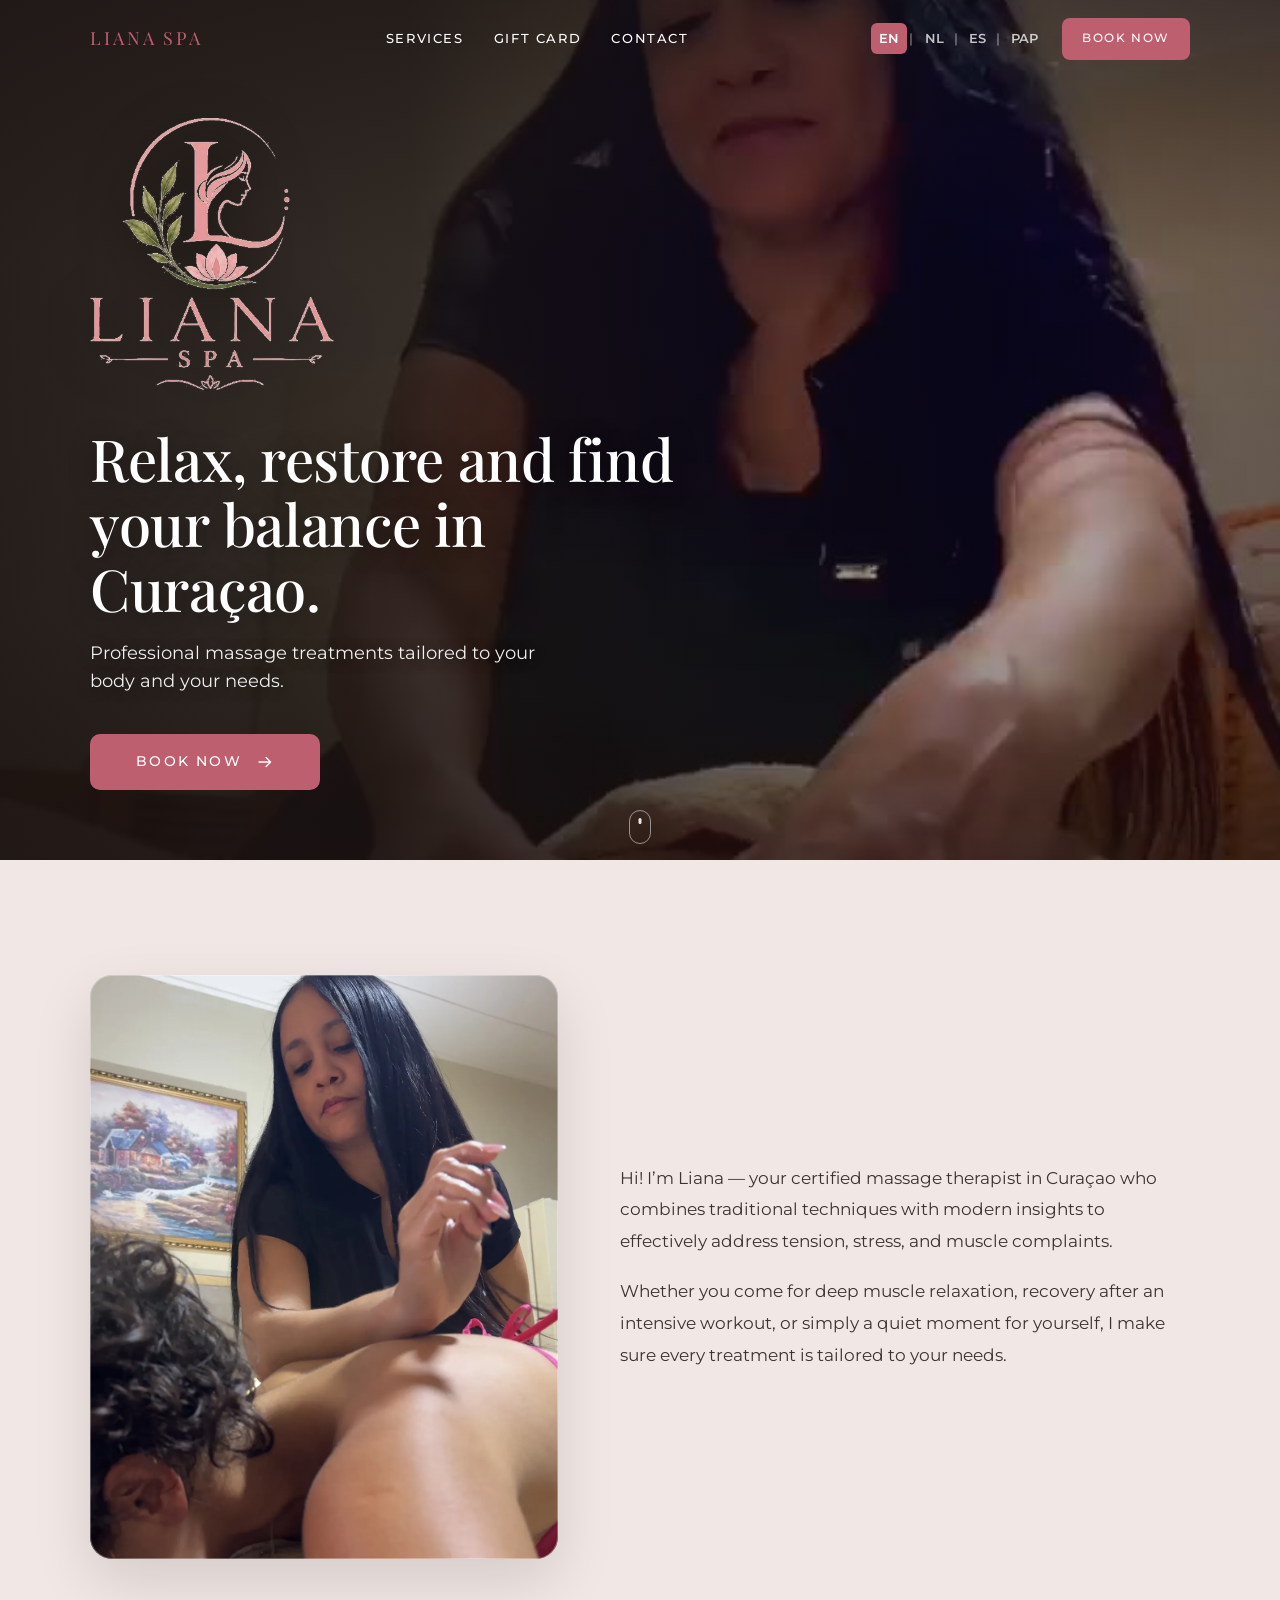
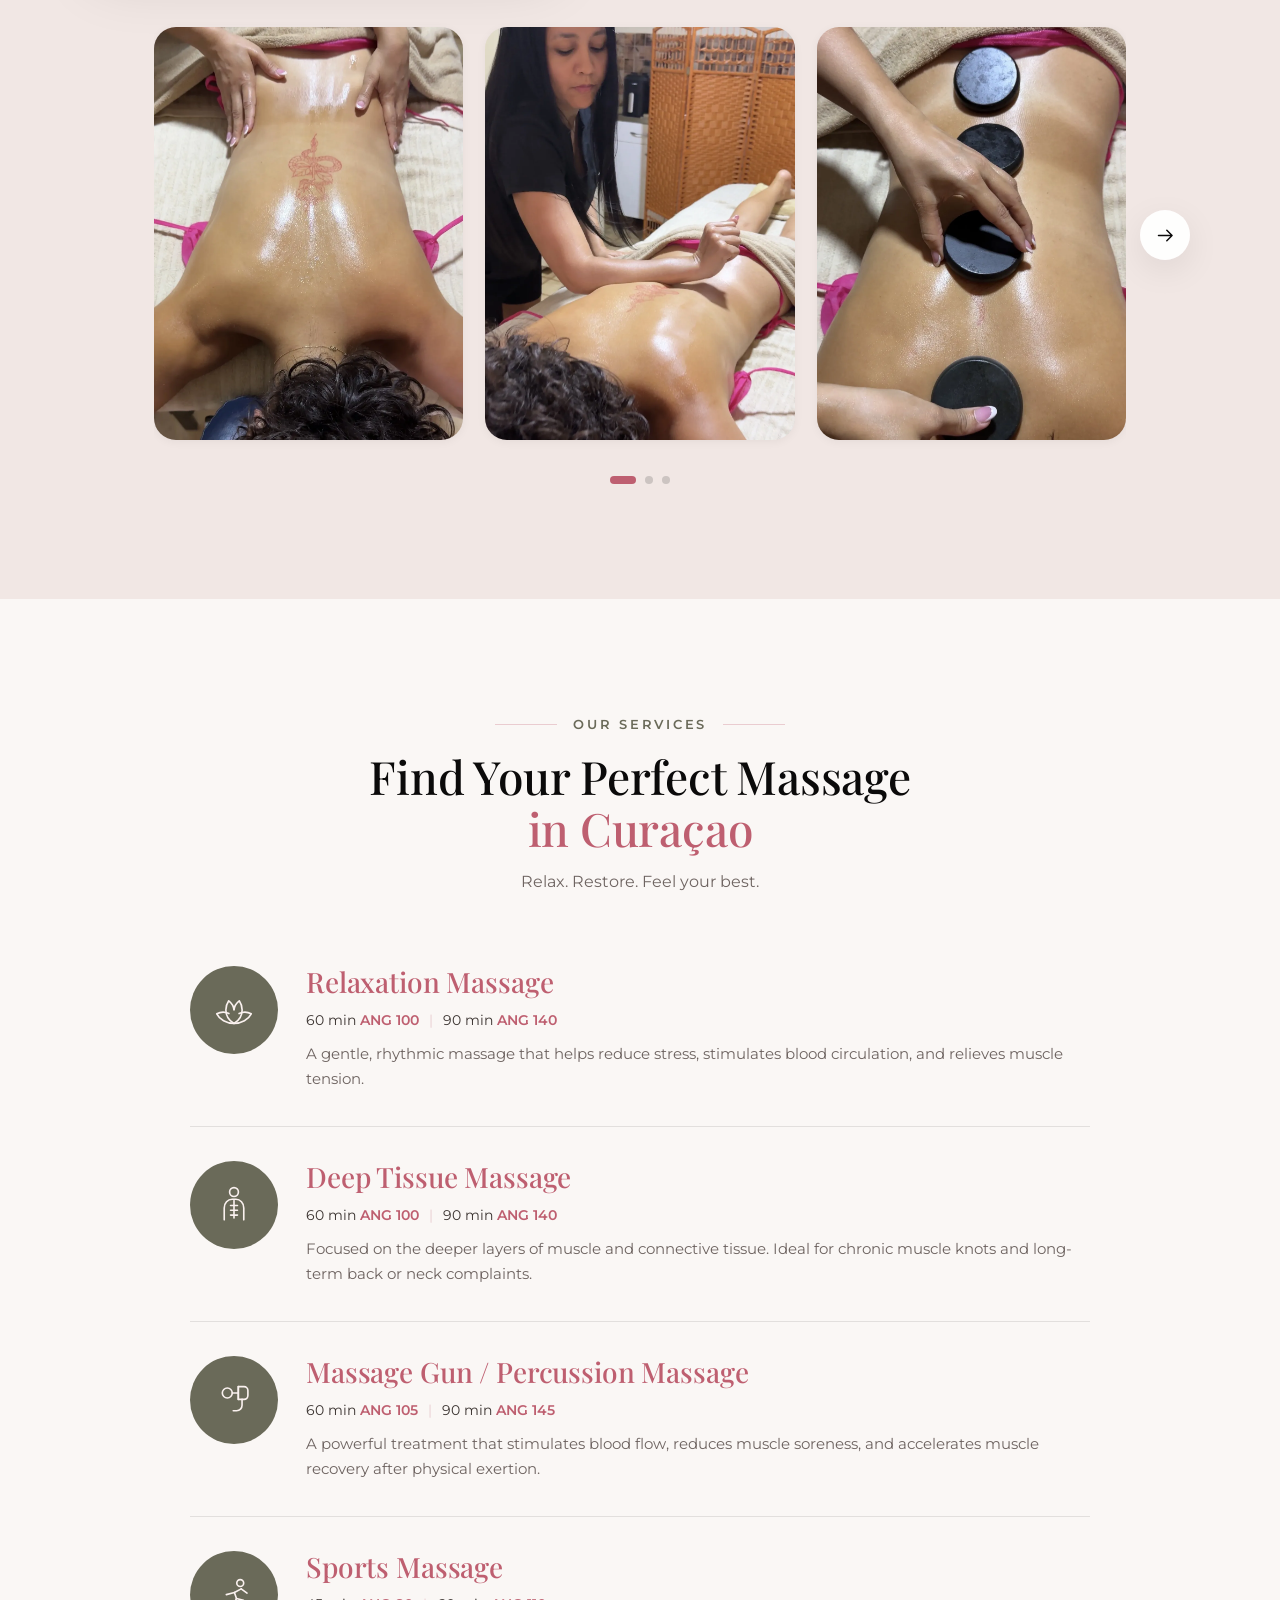
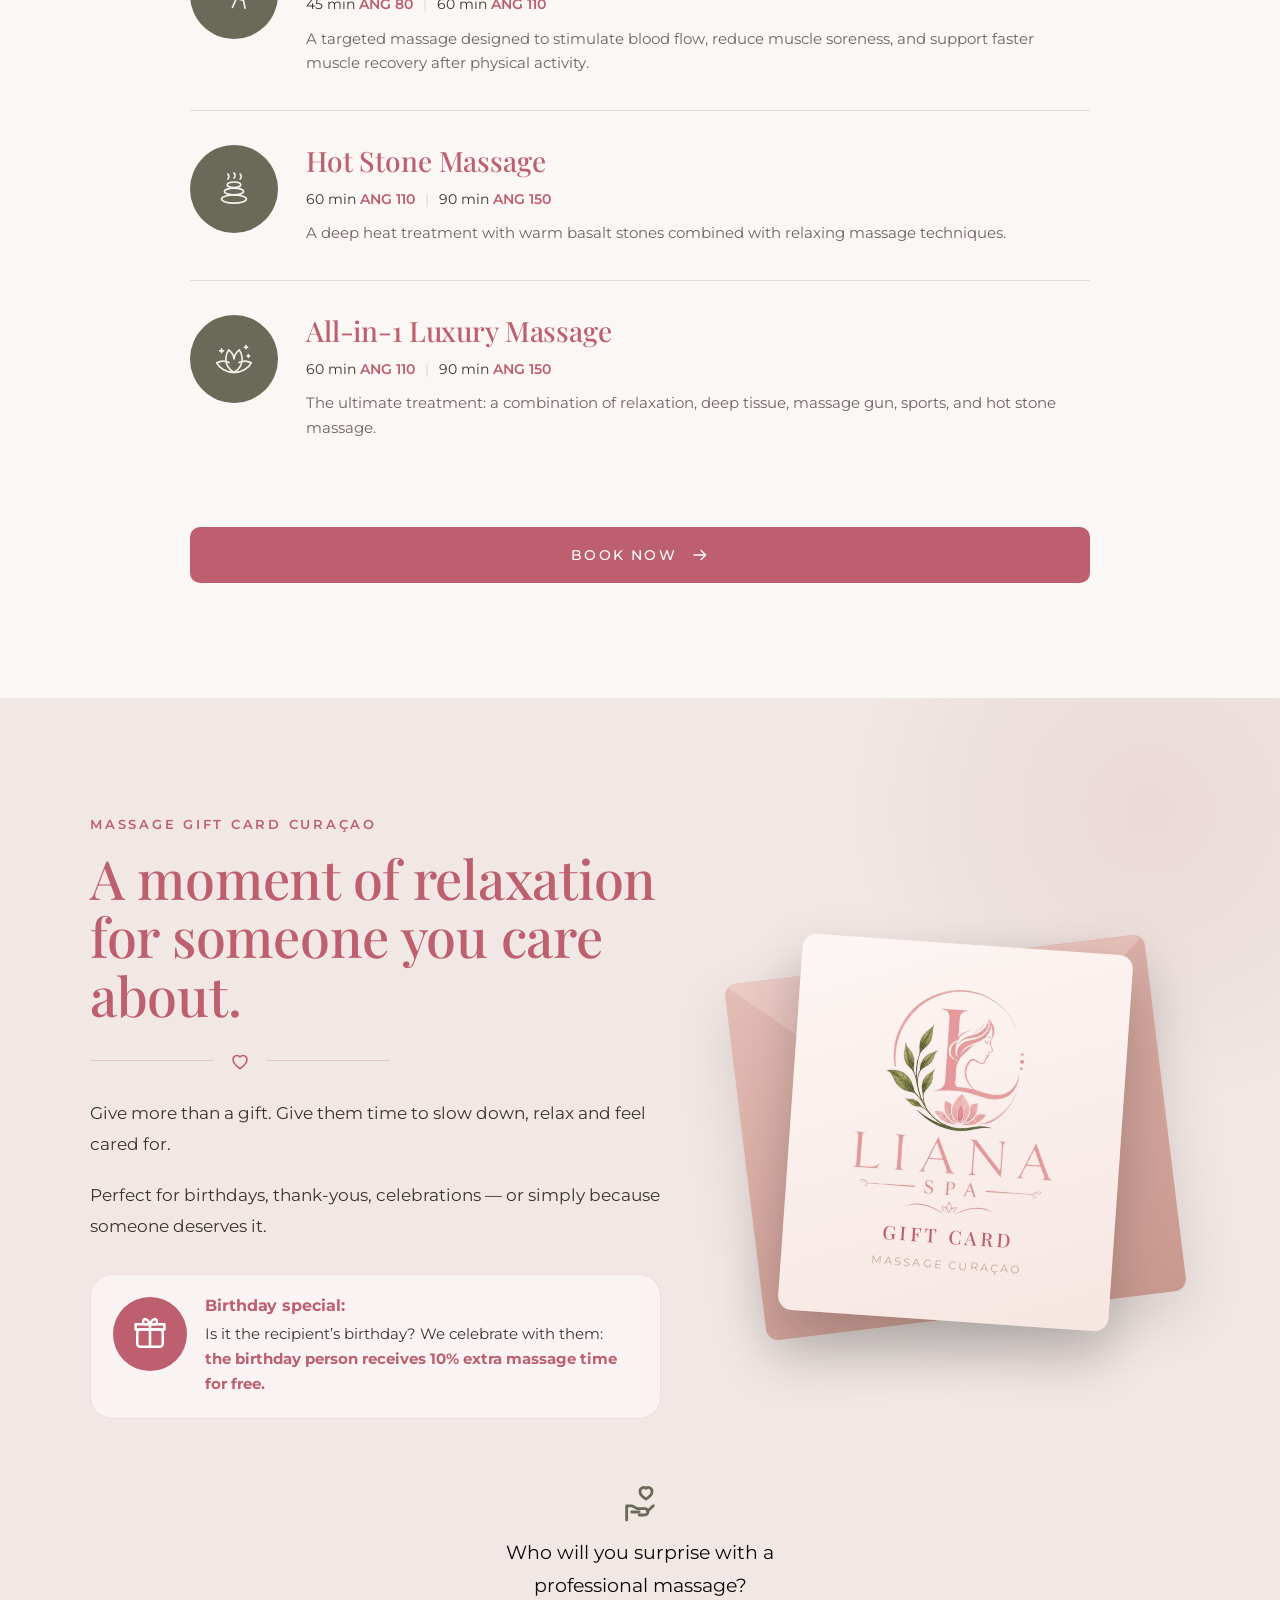
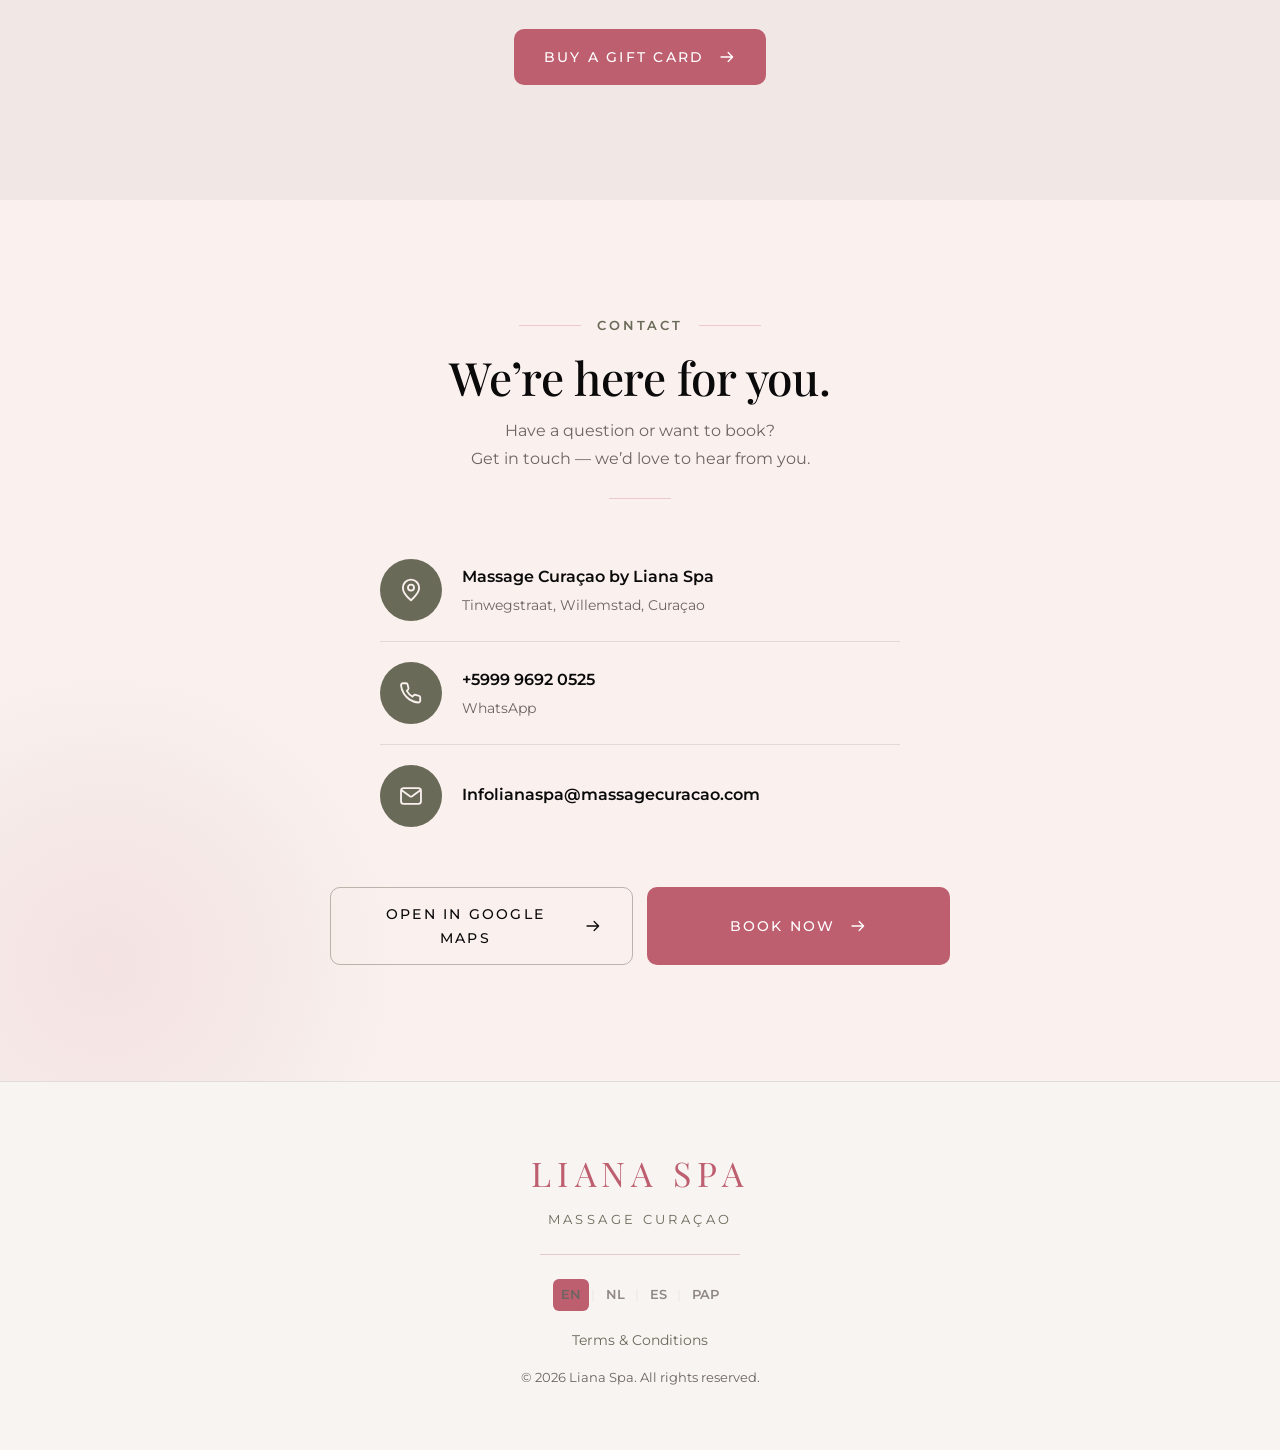
==== commit b748eb9c: "Remove lotus divider and Liana signature from the intro Per client feedback: the ornament above the " ====
--- a/index.html
+++ b/index.html
@@ -115,10 +115,6 @@
 <!-- ======================================================== Intro -->
 <section class="section section--blush section--tight-bottom">
   <div class="container">
-    <div class="divider reveal" aria-hidden="true">
-      <span data-icon="lotus"></span>
-    </div>
-
     <div class="intro__grid">
       <figure class="intro__figure reveal">
         <img src="assets/img/liana-portrait.webp" alt="" data-i18n-attr="alt:intro.alt" width="1153" height="1537" loading="lazy">
@@ -127,7 +123,6 @@
       <div class="intro__body reveal">
         <p class="lead" data-i18n="intro.p1">Hi! I’m Liana …</p>
         <p class="lead" data-i18n="intro.p2">Whether you come for deep muscle relaxation …</p>
-        <p class="intro__sign" data-i18n="intro.sign">— Liana</p>
       </div>
     </div>
   </div>
--- a/css/styles.css
+++ b/css/styles.css
@@ -202,25 +202,7 @@
   color: var(--ink-soft);
 }
 
-/* Decorative dividers ---------------------------------------------------- */
-
-.divider {
-  display: flex;
-  align-items: center;
-  justify-content: center;
-  gap: 18px;
-  margin: 0 auto 34px;
-  max-width: 320px;
-  color: var(--rose-deep);
-}
-.divider::before,
-.divider::after {
-  content: "";
-  flex: 1;
-  height: 1px;
-  background: var(--line-rose);
-}
-.divider svg { width: 30px; height: 30px; opacity: .85; }
+/* Short rule under a section heading ------------------------------------- */
 
 .rule-short {
   width: 62px; height: 1px;
@@ -608,14 +590,6 @@
 
 .intro__body { max-width: 56ch; margin-inline: auto; }
 .intro__body p { font-size: clamp(15px, 2.1vw, 17px); line-height: 1.86; }
-
-.intro__sign {
-  font-family: var(--font-display);
-  font-style: italic;
-  font-size: 22px;
-  color: var(--rose-deep);
-  margin-top: 26px;
-}
 
 /* ==========================================================================
    Gallery carousel
